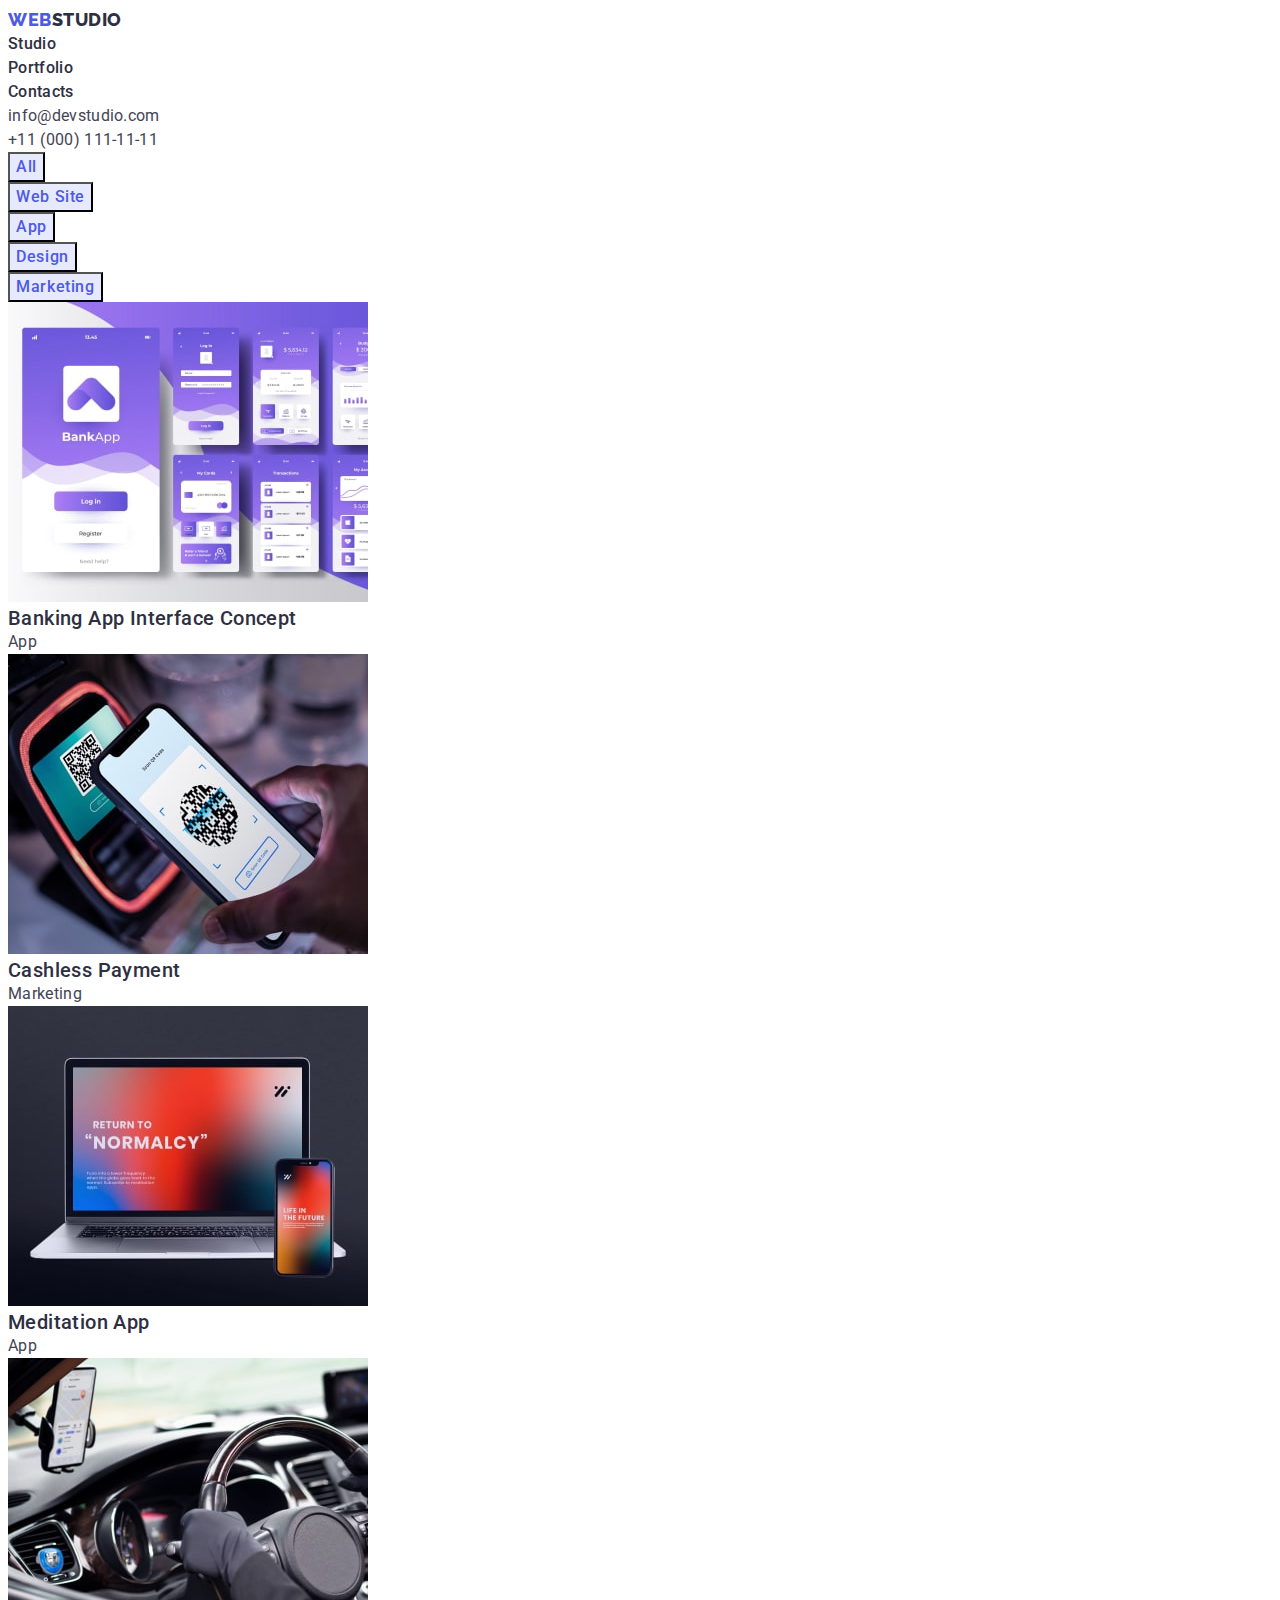
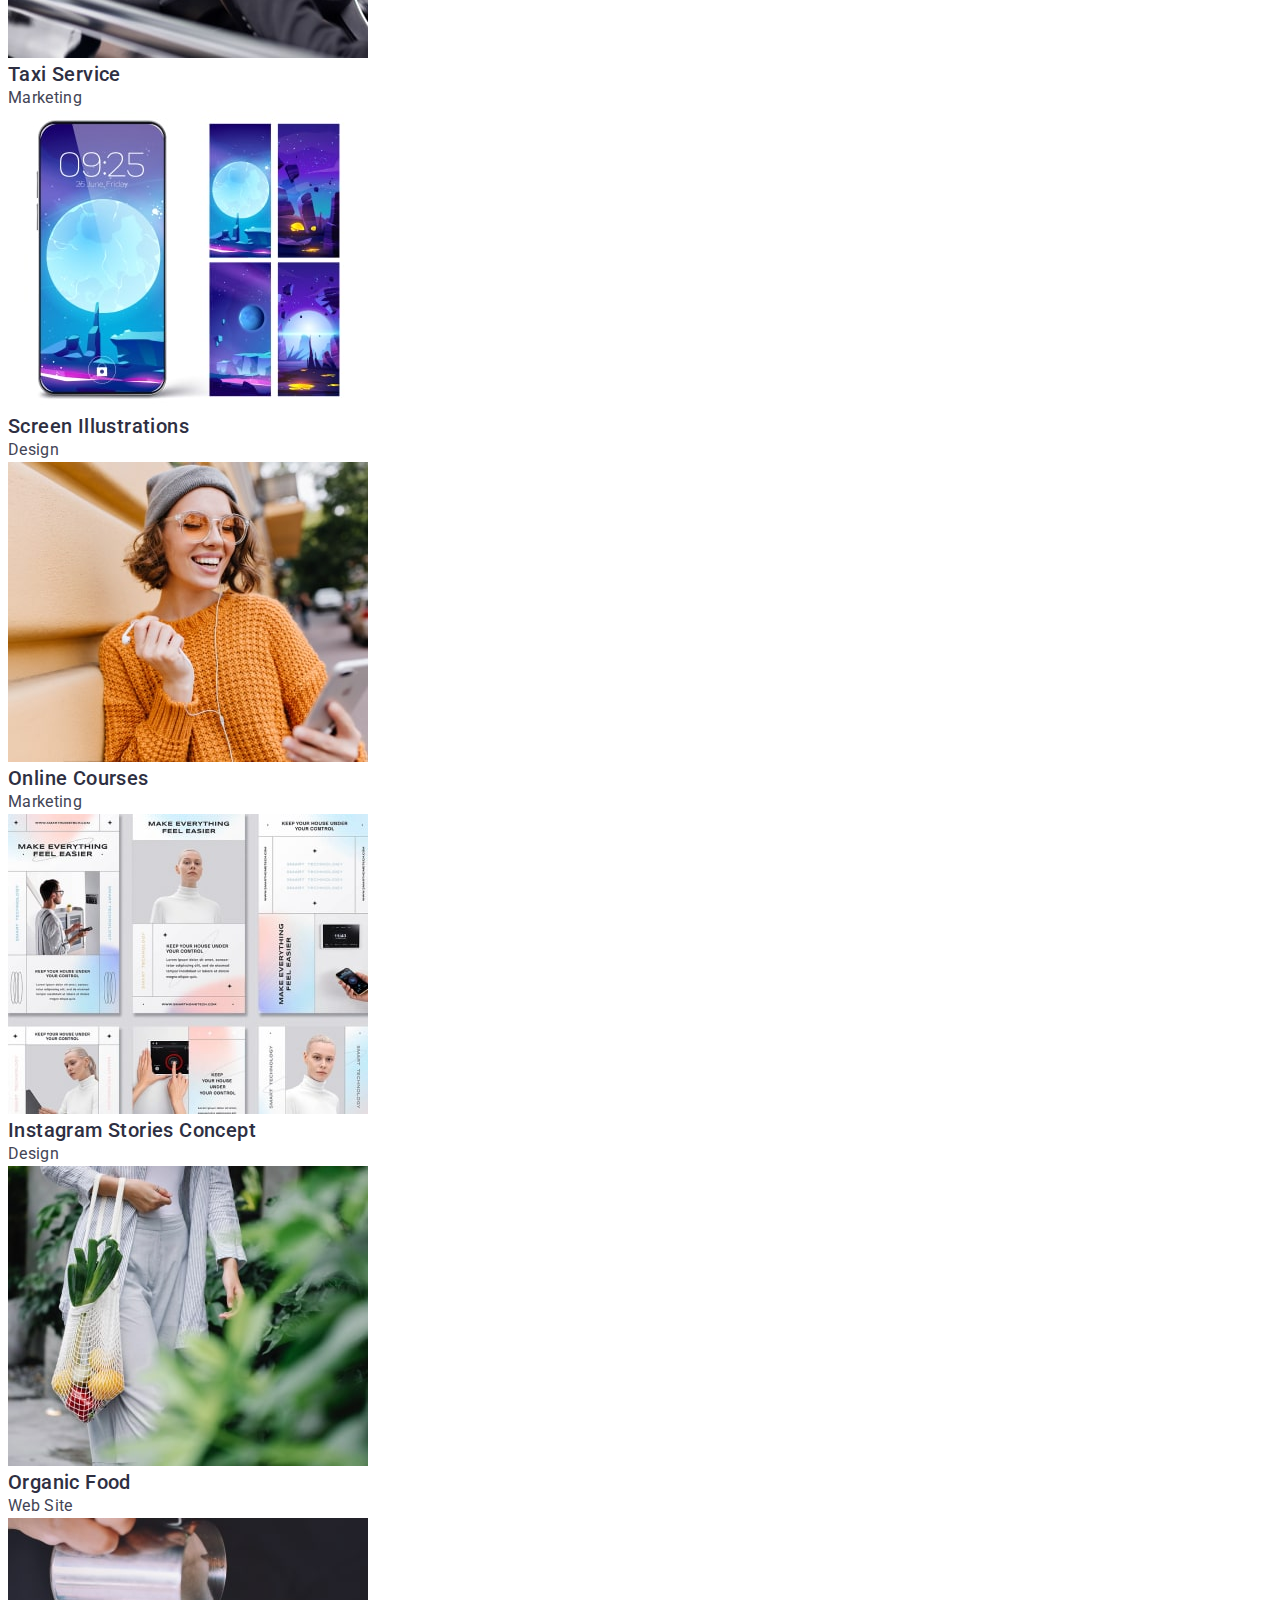
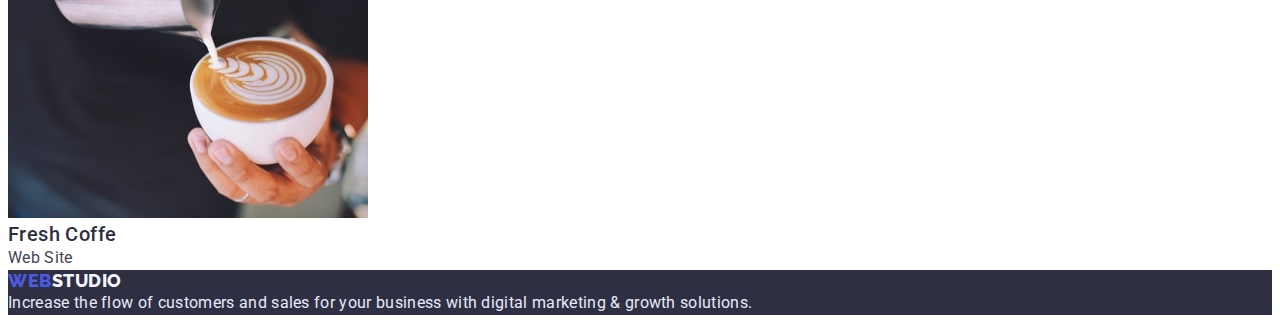
==== portfolio.html @ a90f4d07 "1" ====
<!DOCTYPE html>
<html lang="en">
  <head>
    <meta charset="UTF-8" />
    <meta http-equiv="X-UA-Compatible" content="IE=edge" />
    <meta name="viewport" content="width=device-width, initial-scale=1.0" />
    <title>Document</title>
    <link
      rel="stylesheet"
      href="https://cdnjs.cloudflare.com/ajax/libs/modern-normalize/1.1.0/modern-normalize.min.css"
      integrity="sha512-wpPYUAdjBVSE4KJnH1VR1HeZfpl1ub8YT/NKx4PuQ5NmX2tKuGu6U/JRp5y+Y8XG2tV+wKQpNHVUX03MfMFn9Q=="
      crossorigin="anonymous"
      referrerpolicy="no-referrer"
    />
    <link rel="stylesheet" href="./css/styles.css" />
    <link
      href="https://fonts.googleapis.com/css2?family=Raleway:wght@800&family=Roboto:wght@400;500;700;900&display=swap"
      rel="stylesheet"
    />
  </head>
  <body>
    <header>
      <nav>
        <a class="web-header link" href="./index.html"
          ><span class="accent">WEB</span>STUDIO</a
        >
        <ul>
          <li class="list"><a class="header-item link" href="">Studio</a></li>
          <li class="list">
            <a class="header-item link" href="./portfolio.html">Portfolio</a>
          </li>
          <li class="list"><a class="header-item link" href="">Contacts</a></li>
        </ul>
      </nav>
      <address>
        <ul>
          <li class="list">
            <a class="mail link" href="mailto:info@devstudio.com"
              >info@devstudio.com</a
            >
          </li>
          <li class="list">
            <a class="tel link" href="tel:+110001111111">+11 (000) 111-11-11</a>
          </li>
        </ul>
      </address>
    </header>
    <main>
      <section>
        <h1 class="visually-hidden">buttons</h1>
        <ul>
          <li class="list">
            <button class="button-portfolio" type="button">All</button>
          </li>
          <li class="list">
            <button class="button-portfolio" type="button">Web Site</button>
          </li>
          <li class="list">
            <button class="button-portfolio" type="button">App</button>
          </li>
          <li class="list">
            <button class="button-portfolio" type="button">Design</button>
          </li>
          <li class="list">
            <button class="button-portfolio" type="button">Marketing</button>
          </li>
        </ul>
        <h2 class="visually-hidden">Project card</h2>
        <ul class="list">
          <li>
            <img src="./images/bank.jpg" alt="bank" width="360" height="300" />

            <h3 class="suptitle">Banking App Interface Concept</h3>
            <p class="subtitle">App</p>
          </li>
          <li>
            <a href="">
              <img src="./images/cash.jpg" alt="cash" width="360" height="300"
            /></a>

            <h3 class="suptitle">Cashless Payment</h3>
            <p class="subtitle">Marketing</p>
          </li>
          <li>
            <a href=""
              ><img src="./images/medi.jpg" alt="medi" width="360" height="300"
            /></a>
            <h3 class="suptitle">Meditation App</h3>
            <p class="subtitle">App</p>
          </li>
          <li>
            <a href="">
              <img src="./images/taxi.jpg" alt="taxi" width="360" height="300"
            /></a>

            <h3 class="suptitle">Taxi Service</h3>
            <p class="subtitle">Marketing</p>
          </li>
          <li>
            <a href="">
              <img
                src="./images/screen.jpg"
                alt="screen"
                width="360"
                height="300"
            /></a>

            <h3 class="suptitle">Screen Illustrations</h3>
            <p class="subtitle">Design</p>
          </li>
          <li>
            <a href="">
              <img
                src="./images/courses.jpg"
                alt="courses"
                width="360"
                height="300"
            /></a>

            <h3 class="suptitle">Online Courses</h3>
            <p class="subtitle">Marketing</p>
          </li>
          <li>
            <a href="">
              <img
                src="./images/insta.jpg"
                alt="insta"
                width="360"
                height="300"
            /></a>

            <h3 class="suptitle">Instagram Stories Concept</h3>
            <p class="subtitle">Design</p>
          </li>
          <li>
            <a href="">
              <img src="./images/food.jpg" alt="food" width="360" height="300"
            /></a>

            <h3 class="suptitle">Organic Food</h3>
            <p class="subtitle">Web Site</p>
          </li>
          <li>
            <a href="">
              <img
                src="./images/coffee.jpg"
                alt="coffee"
                width="360"
                height="300"
            /></a>
            <h3 class="suptitle">Fresh Coffe</h3>
            <p class="subtitle">Web Site</p>
          </li>
        </ul>
      </section>
    </main>
    <footer class="footer">
      <a class="web-footer link" href="./index.html"
        ><span class="accent">WEB</span>STUDIO</a
      >
      <p class="footer-text">
        Increase the flow of customers and sales for your business with digital
        marketing & growth solutions.
      </p>
    </footer>
  </body>
</html>
---- css/styles.css ----
.title {
  font-family: Raleway, sans-serif;
}
:root {
  --body-text-color: #2e2f42;
  --background-color: #2e2f42;
  --link-color: #404bbf;
  --subtitle-color: #434455;
}
body {
  font-family: "Roboto", sans-serif;
  color: var(--body-text-color);
}
h1, h2, h3, h4, h5 ,h6, p {
margin: 0;
}
ul{
  margin: 0;
  padding-left: 0;

}
.list {
  list-style: none;
}
.link {
  text-decoration: none;
}
.link:hover,
.link:focus {
  color: var(--link-color);
}
.accent {
  color: #4d5ae5;
}
.visually-hidden {
  position: absolute;
  width: 1px;
  height: 1px;
  margin: -1px;
  border: 0;
  padding: 0;

  white-space: nowrap;
  clip-path: inset(100%);
  clip: rect(0 0 0 0);
  overflow: hidden;
}
.suptitle {
  font-family: "Roboto", sans-serif;
  font-weight: 500;
  font-size: 20px;
  line-height: 1.2;
  letter-spacing: 0.02em;
}

.subtitle {
  font-family: "Roboto", sans-serif;
  font-size: 16px;
  line-height: 1.5;
  letter-spacing: 0.02em;
  color: var(--subtitle-color);
}

/*============================Header============================*/
.hero {
  background-color: var(--background-color);
  text-align: center;
}
.hero-text {
  font-weight: 700;
  font-size: 56px;
  line-height: 1.07;
  text-align: center;
  letter-spacing: 0.02em;
  color: #ffffff;
}
.web-header {
  font-family: "Raleway", sans-serif;
  font-style: normal;
  font-weight: 800;
  font-size: 18px;
  line-height: 1.33;
  display: flex;
  align-items: center;
  letter-spacing: 0.03em;
  text-transform: uppercase;
  color: #2e2f42;
}

.header-item {
  font-weight: 500;
  font-size: 16px;
  line-height: 1.5;
  letter-spacing: 0.02em;
  color: var(--body-text-color);
}
.header-item:hover,
.header-item:focus {
  color: var(--link-color);
}

.tel {
  font-style: normal;
  font-size: 16px;
  line-height: 1.5;
  letter-spacing: 0.02em;
  color: #434455;
}
.mail {
  font-style: normal;
  font-size: 16px;
  line-height: 1.5;
  letter-spacing: 0.02em;
  color: #434455;
}
.tel:hover,
.tel:focus {
  color: var(--link-color);
}
.mail:hover,
.mail:focus {
  color: var(--link-color);
}
/*============================Sections============================*/
.section{

}
.our-team {
  background-color: #f4f4fd;
}

.section-text {
  font-weight: 700;
  font-size: 36px;
  line-height: 1, 11;
  text-align: center;
  letter-spacing: 0.02em;
  text-transform: capitalize;
}

/*============================Buttons============================*/
.button-index {
  font-family: inherit;
  font-size: 16px;
  font-weight: 500;
  line-height: 1.5;
  display: flex;
  letter-spacing: 0.04em;
  color: #ffffff;
  background-color: #4d5ae5;
  cursor: pointer;
  display: block
}
.button-index:hover,
.button-index:focus {
  color: #e7e9fc;
  background-color: #404bbf;
}
.button-portfolio {
  font-family: inherit;
  font-size: 16px;
  font-weight: 500;
  line-height: 1.5;
  letter-spacing: 0.04em;
  text-align: center;
  color: #4d5ae5;
  background-color: #e7e9fc;
  cursor: pointer;
}
.button-portfolio:hover {
  color: #e7e9fc;
  background-color: #4d5ae5;
}
.button-portfolio:focus {
  color: #e7e9fc;
  background-color: #404bbf;
}
/*============================Footer============================*/
.footer {
  background-color: var(--background-color);
}
.web-footer {
  font-family: Raleway, sans-serif;
  font-style: normal;
  font-weight: 800;
  font-size: 18px;
  line-height: 1.17;
  display: flex;
  align-items: center;
  letter-spacing: 0.03em;
  text-transform: uppercase;
  color: #f4f4fd;
}
.footer-text {
  
  font-size: 16px;
  line-height: 1.5;
  letter-spacing: 0.02em;
  color: #e7e9fc;
}
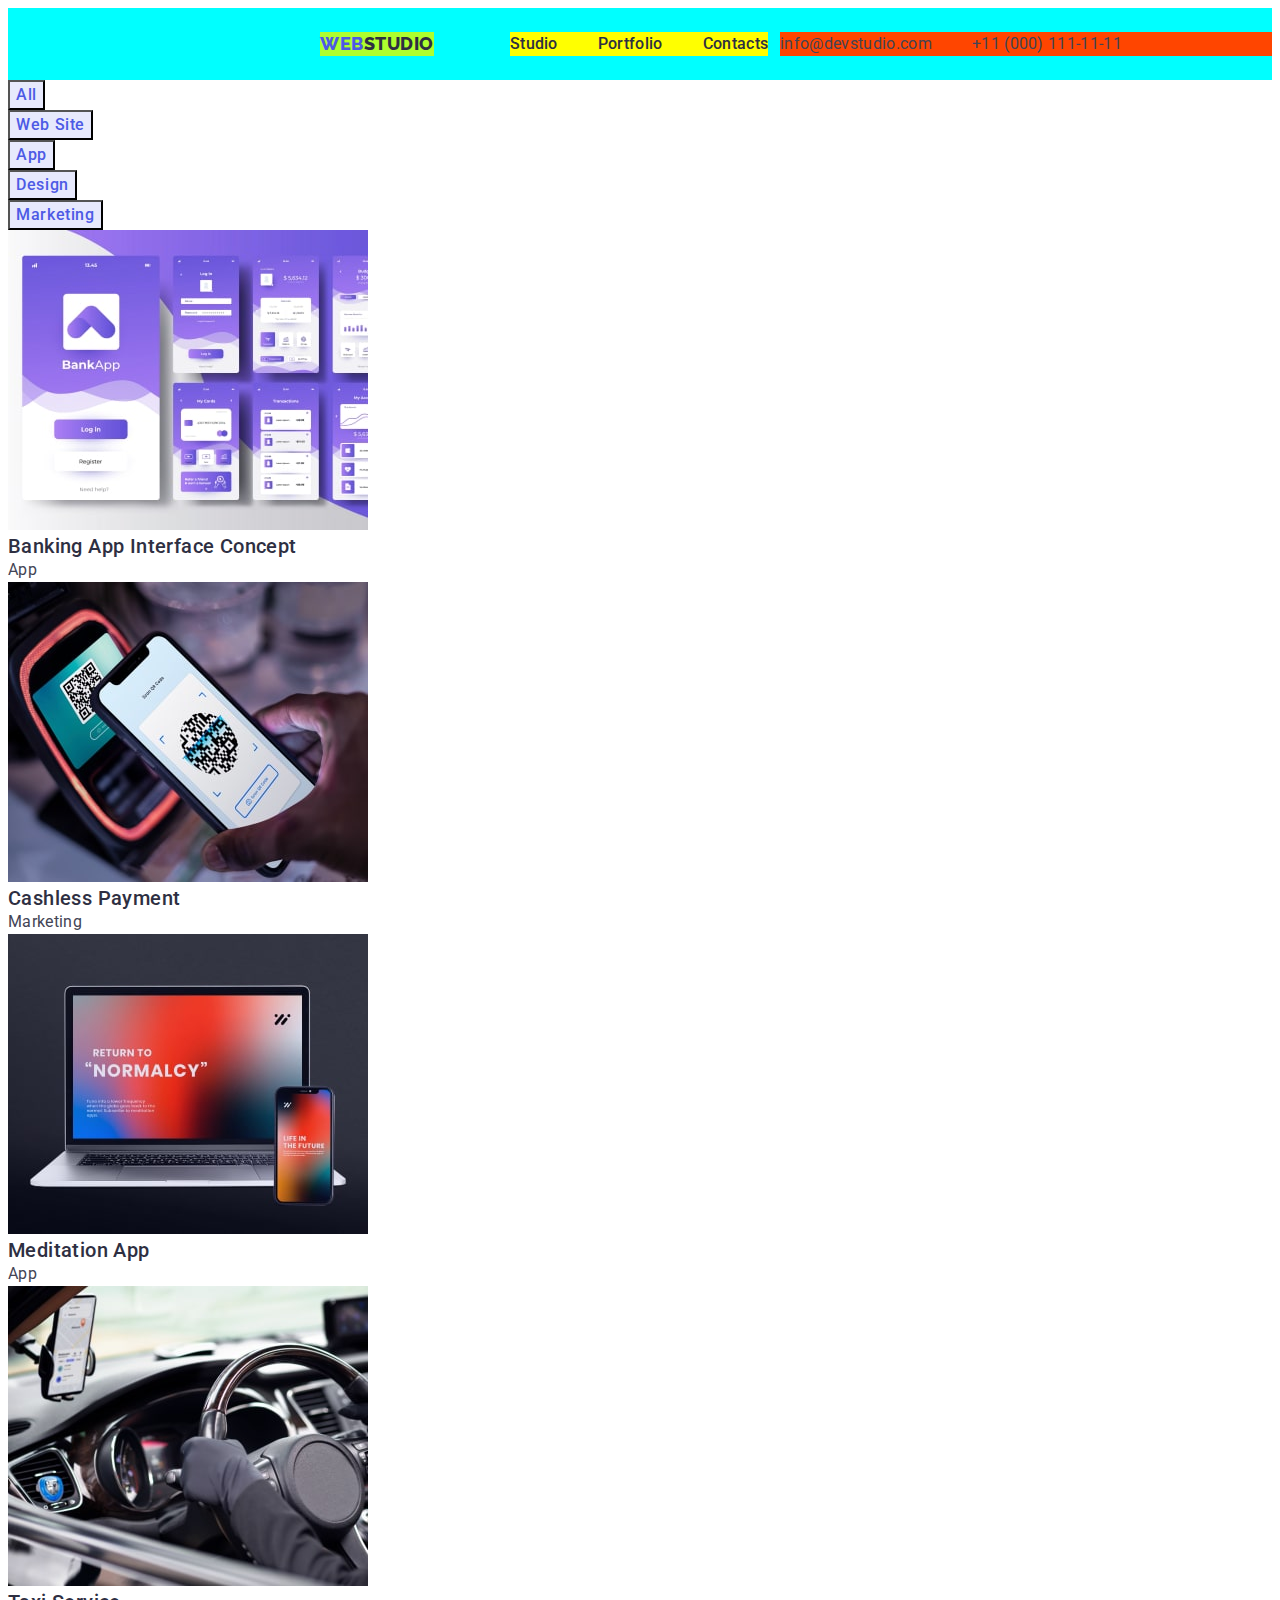
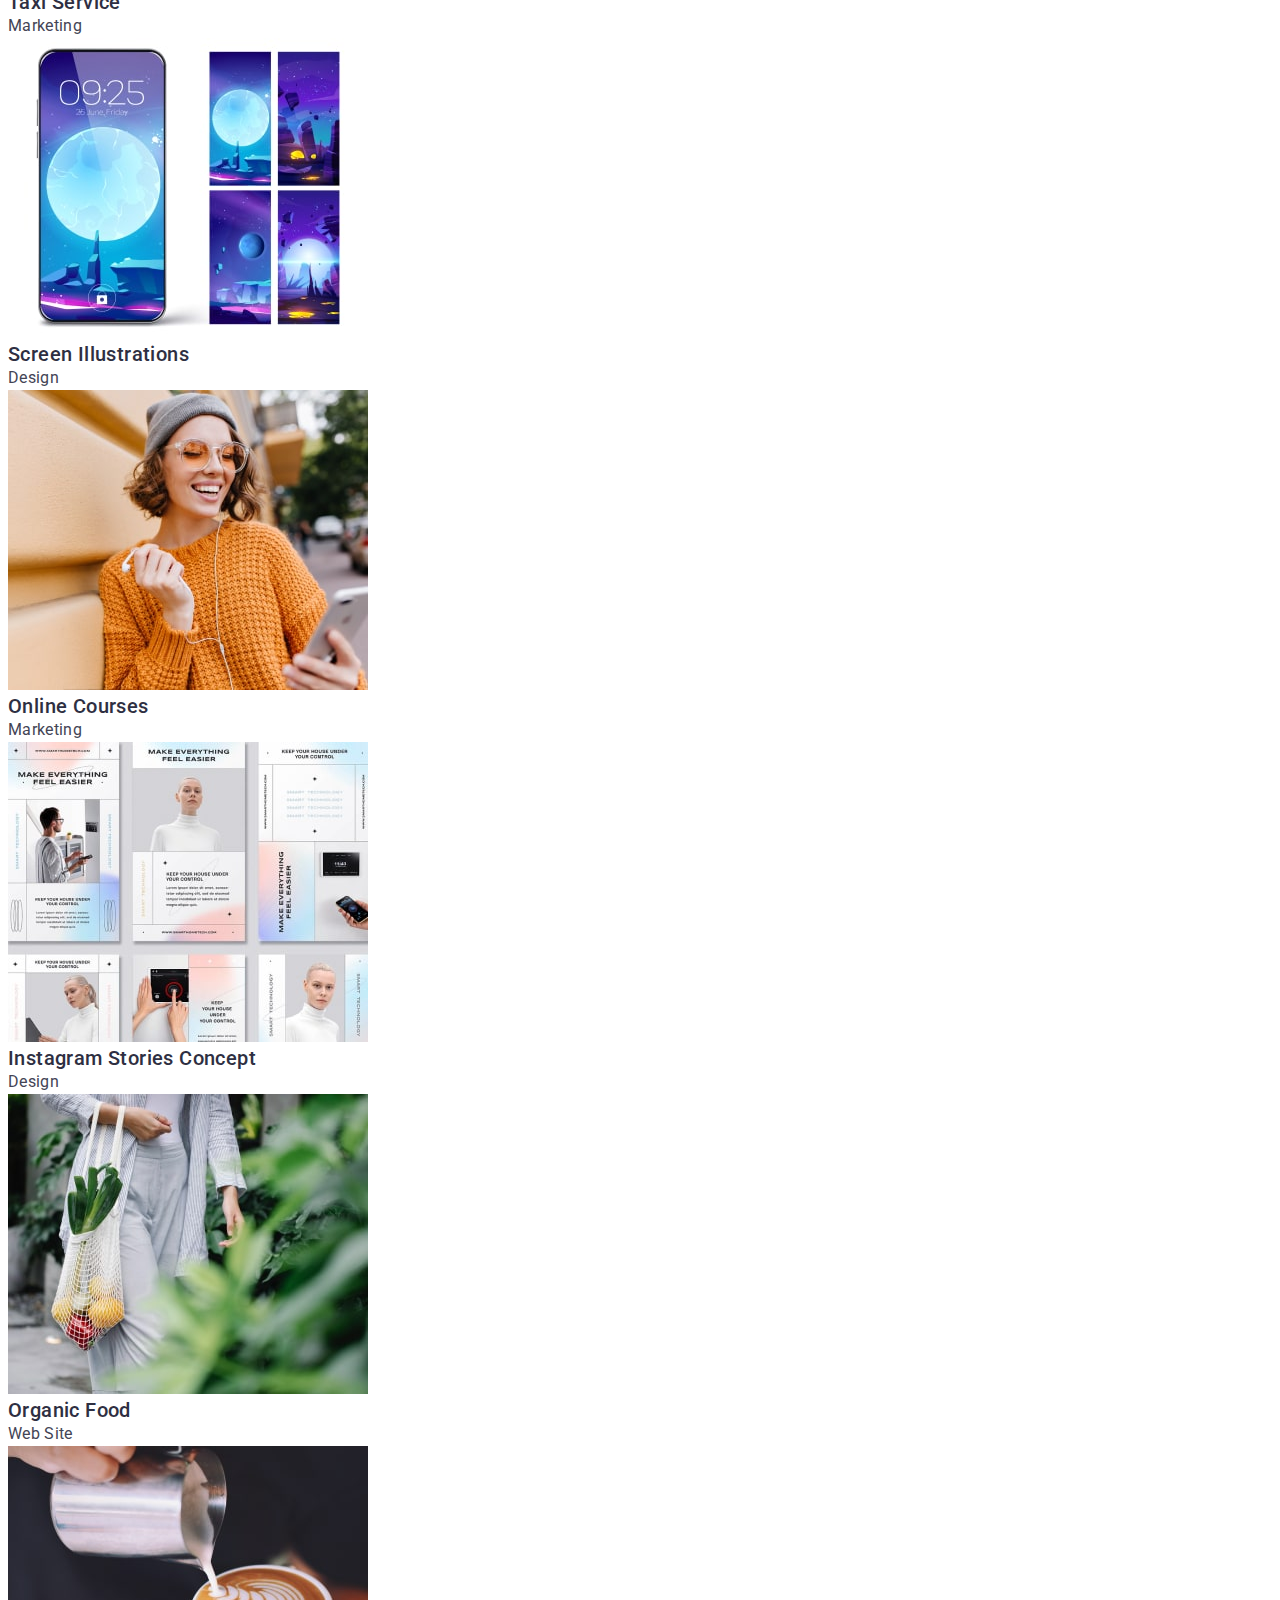
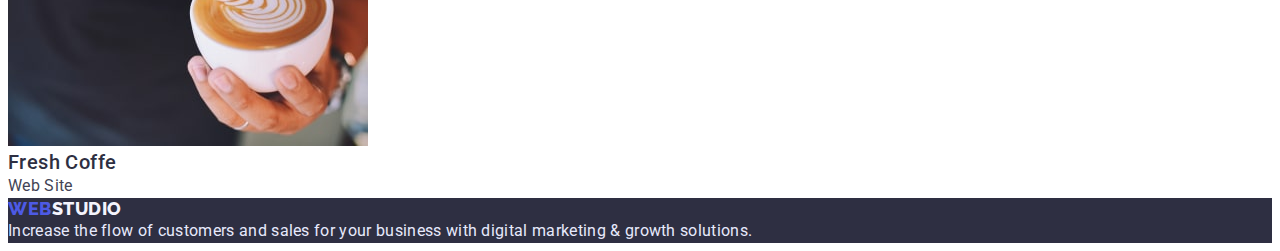
==== commit 260b42dc: "2" ====
--- a/portfolio.html
+++ b/portfolio.html
@@ -19,12 +19,12 @@
     />
   </head>
   <body>
-    <header>
-      <nav>
+    <header class="header">
+      <nav class="nav">
         <a class="web-header link" href="./index.html"
           ><span class="accent">WEB</span>STUDIO</a
         >
-        <ul>
+        <ul class="site-nav">
           <li class="list"><a class="header-item link" href="">Studio</a></li>
           <li class="list">
             <a class="header-item link" href="./portfolio.html">Portfolio</a>
@@ -32,8 +32,8 @@
           <li class="list"><a class="header-item link" href="">Contacts</a></li>
         </ul>
       </nav>
-      <address>
-        <ul>
+      <address >
+        <ul class="address">
           <li class="list">
             <a class="mail link" href="mailto:info@devstudio.com"
               >info@devstudio.com</a
--- a/css/styles.css
+++ b/css/styles.css
@@ -62,29 +62,61 @@
 }
 
 /*============================Header============================*/
+.header{
+  display: flex;
+  background-color: aqua;
+  justify-content: space-between;
+}
 .hero {
   background-color: var(--background-color);
   text-align: center;
+  justify-content:center
 }
 .hero-text {
   font-weight: 700;
   font-size: 56px;
   line-height: 1.07;
-  text-align: center;
   letter-spacing: 0.02em;
   color: #ffffff;
 }
+.nav{
+  display: flex;
+  margin-left: 156px ;
+}
+.site-nav {
+display: block;
+display: flex;
+background-color: yellow;
+margin-left: 76px;
+margin-top: 24px;
+margin-bottom: 24px;
+}
+
+.site-nav .list:not(:last-child)
+{
+  margin-right: 40px;
+}
+.address{
+  display: flex;
+  background-color:orangered;
+  margin-top: 24px;
+  margin-bottom: 24px;
+}
+
 .web-header {
+  margin-left: 156px;
   font-family: "Raleway", sans-serif;
   font-style: normal;
   font-weight: 800;
   font-size: 18px;
   line-height: 1.33;
-  display: flex;
   align-items: center;
   letter-spacing: 0.03em;
   text-transform: uppercase;
   color: #2e2f42;
+  background-color:greenyellow;
+  margin-top: 24px;
+  margin-bottom: 24px;
 }
 
 .header-item {
@@ -100,6 +132,7 @@
 }
 
 .tel {
+  margin-right: 150px;
   font-style: normal;
   font-size: 16px;
   line-height: 1.5;
@@ -107,6 +140,7 @@
   color: #434455;
 }
 .mail {
+  margin-right: 40px;
   font-style: normal;
   font-size: 16px;
   line-height: 1.5;
@@ -137,6 +171,12 @@
   letter-spacing: 0.02em;
   text-transform: capitalize;
 }
+.features{
+  background-color: yellow;
+}
+.doings{
+  background-color: coral;
+}
 
 /*============================Buttons============================*/
 .button-index {
@@ -144,12 +184,13 @@
   font-size: 16px;
   font-weight: 500;
   line-height: 1.5;
-  display: flex;
   letter-spacing: 0.04em;
   color: #ffffff;
   background-color: #4d5ae5;
   cursor: pointer;
-  display: block
+  border-radius: 4px;
+  margin-top: 48px;
+  margin-bottom: 188px;
 }
 .button-index:hover,
 .button-index:focus {
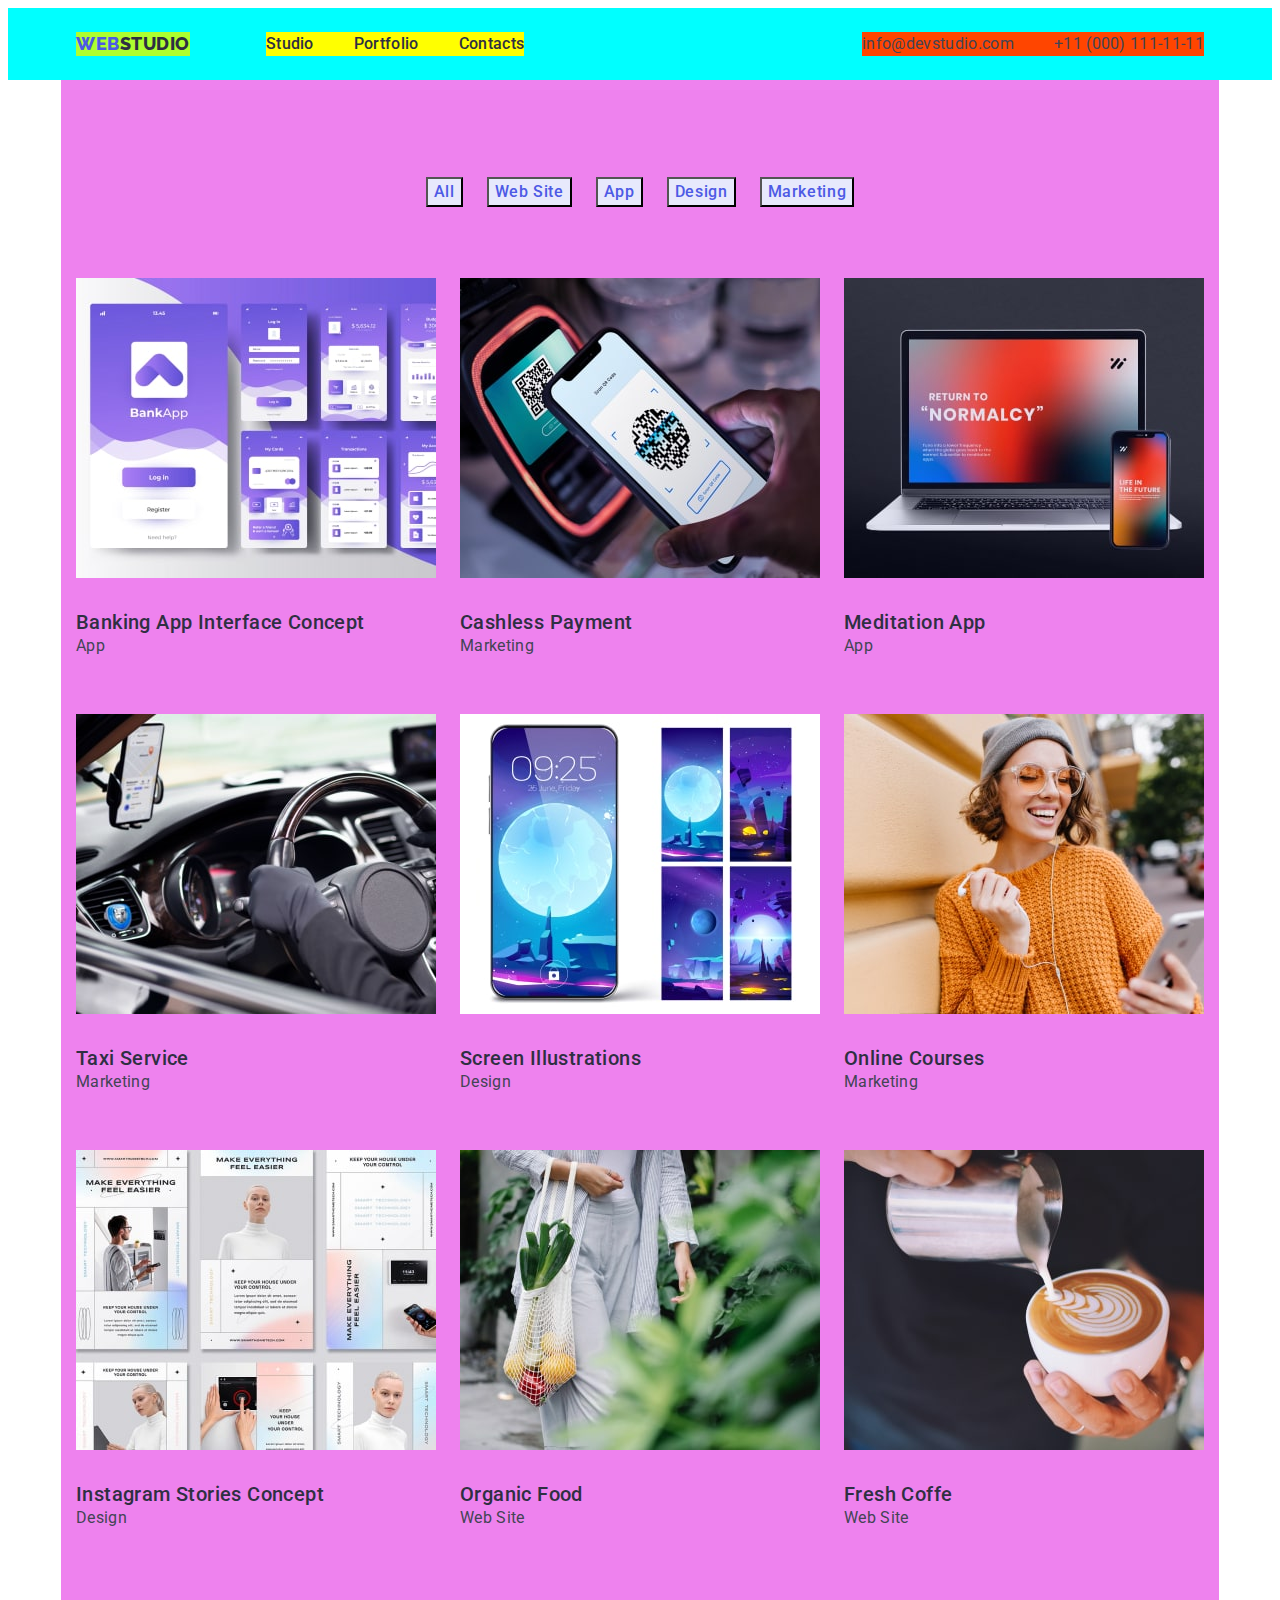
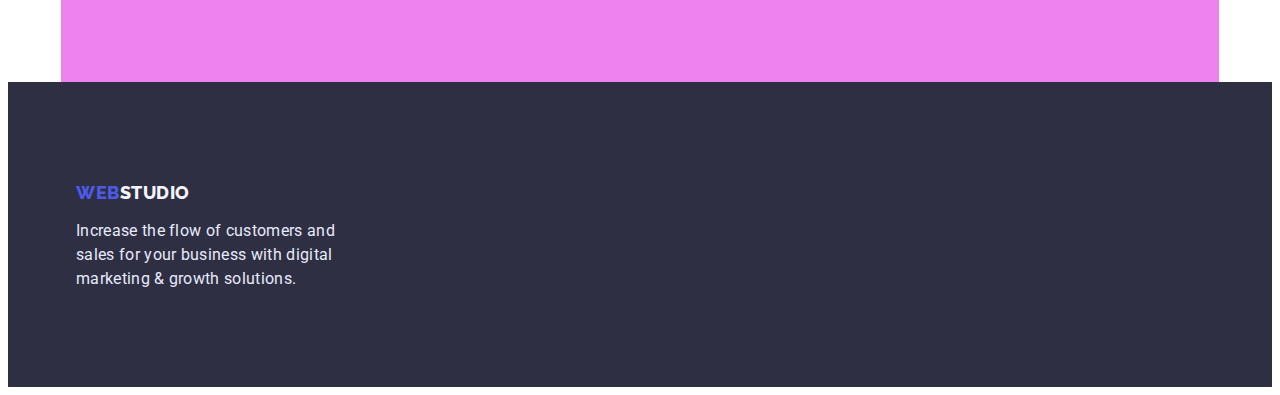
==== commit f3211ac7: "6" ====
--- a/portfolio.html
+++ b/portfolio.html
@@ -20,35 +20,41 @@
   </head>
   <body>
     <header class="header">
-      <nav class="nav">
-        <a class="web-header link" href="./index.html"
-          ><span class="accent">WEB</span>STUDIO</a
-        >
-        <ul class="site-nav">
-          <li class="list"><a class="header-item link" href="">Studio</a></li>
-          <li class="list">
-            <a class="header-item link" href="./portfolio.html">Portfolio</a>
-          </li>
-          <li class="list"><a class="header-item link" href="">Contacts</a></li>
-        </ul>
-      </nav>
-      <address >
-        <ul class="address">
-          <li class="list">
-            <a class="mail link" href="mailto:info@devstudio.com"
-              >info@devstudio.com</a
-            >
-          </li>
-          <li class="list">
-            <a class="tel link" href="tel:+110001111111">+11 (000) 111-11-11</a>
-          </li>
-        </ul>
-      </address>
+      <div class="container header-container">
+        <nav class="nav">
+          <a class="web-header link" href="./index.html"
+            ><span class="accent">WEB</span>STUDIO</a
+          >
+          <ul class="site-nav">
+            <li class="list"><a class="header-item link" href="">Studio</a></li>
+            <li class="list">
+              <a class="header-item link" href="./portfolio.html">Portfolio</a>
+            </li>
+            <li class="list">
+              <a class="header-item link" href="">Contacts</a>
+            </li>
+          </ul>
+        </nav>
+        <address>
+          <ul class="address">
+            <li class="list">
+              <a class="mail link" href="mailto:info@devstudio.com"
+                >info@devstudio.com</a
+              >
+            </li>
+            <li class="list">
+              <a class="tel link" href="tel:+110001111111"
+                >+11 (000) 111-11-11</a
+              >
+            </li>
+          </ul>
+        </address>
+      </div>
     </header>
     <main>
-      <section>
+      <section class="main-section-portfolio container">
         <h1 class="visually-hidden">buttons</h1>
-        <ul>
+        <ul class="buttons">
           <li class="list">
             <button class="button-portfolio" type="button">All</button>
           </li>
@@ -66,35 +72,47 @@
           </li>
         </ul>
         <h2 class="visually-hidden">Project card</h2>
-        <ul class="list">
+        <ul class="project-card list">
           <li>
-            <img src="./images/bank.jpg" alt="bank" width="360" height="300" />
-
-            <h3 class="suptitle">Banking App Interface Concept</h3>
-            <p class="subtitle">App</p>
+            <a href="">
+              <img
+                src="./images/bank.jpg"
+                alt="bank"
+                width="360"
+                height="300"
+              />
+            </a>
+            <div class="project-card-content">
+              <h3 class="suptitle">Banking App Interface Concept</h3>
+              <p class="subtitle">App</p>
+            </div>
           </li>
           <li>
             <a href="">
               <img src="./images/cash.jpg" alt="cash" width="360" height="300"
             /></a>
-
-            <h3 class="suptitle">Cashless Payment</h3>
-            <p class="subtitle">Marketing</p>
+            <div class="project-card-content">
+              <h3 class="suptitle">Cashless Payment</h3>
+              <p class="subtitle">Marketing</p>
+            </div>
           </li>
           <li>
             <a href=""
               ><img src="./images/medi.jpg" alt="medi" width="360" height="300"
             /></a>
-            <h3 class="suptitle">Meditation App</h3>
-            <p class="subtitle">App</p>
+            <div class="project-card-content">
+              <h3 class="suptitle">Meditation App</h3>
+              <p class="subtitle">App</p>
+            </div>
           </li>
           <li>
             <a href="">
               <img src="./images/taxi.jpg" alt="taxi" width="360" height="300"
             /></a>
-
-            <h3 class="suptitle">Taxi Service</h3>
-            <p class="subtitle">Marketing</p>
+            <div class="project-card-content">
+              <h3 class="suptitle">Taxi Service</h3>
+              <p class="subtitle">Marketing</p>
+            </div>
           </li>
           <li>
             <a href="">
@@ -104,9 +122,10 @@
                 width="360"
                 height="300"
             /></a>
-
-            <h3 class="suptitle">Screen Illustrations</h3>
-            <p class="subtitle">Design</p>
+            <div class="project-card-content">
+              <h3 class="suptitle">Screen Illustrations</h3>
+              <p class="subtitle">Design</p>
+            </div>
           </li>
           <li>
             <a href="">
@@ -116,9 +135,10 @@
                 width="360"
                 height="300"
             /></a>
-
-            <h3 class="suptitle">Online Courses</h3>
-            <p class="subtitle">Marketing</p>
+            <div class="project-card-content">
+              <h3 class="suptitle">Online Courses</h3>
+              <p class="subtitle">Marketing</p>
+            </div>
           </li>
           <li>
             <a href="">
@@ -128,17 +148,19 @@
                 width="360"
                 height="300"
             /></a>
-
-            <h3 class="suptitle">Instagram Stories Concept</h3>
-            <p class="subtitle">Design</p>
+            <div class="project-card-content">
+              <h3 class="suptitle">Instagram Stories Concept</h3>
+              <p class="subtitle">Design</p>
+            </div>
           </li>
           <li>
             <a href="">
               <img src="./images/food.jpg" alt="food" width="360" height="300"
             /></a>
-
-            <h3 class="suptitle">Organic Food</h3>
-            <p class="subtitle">Web Site</p>
+            <div class="project-card-content">
+              <h3 class="suptitle">Organic Food</h3>
+              <p class="subtitle">Web Site</p>
+            </div>
           </li>
           <li>
             <a href="">
@@ -148,20 +170,24 @@
                 width="360"
                 height="300"
             /></a>
-            <h3 class="suptitle">Fresh Coffe</h3>
-            <p class="subtitle">Web Site</p>
+            <div class="project-card-content">
+              <h3 class="suptitle">Fresh Coffe</h3>
+              <p class="subtitle">Web Site</p>
+            </div>
           </li>
         </ul>
       </section>
     </main>
     <footer class="footer">
-      <a class="web-footer link" href="./index.html"
-        ><span class="accent">WEB</span>STUDIO</a
-      >
-      <p class="footer-text">
-        Increase the flow of customers and sales for your business with digital
-        marketing & growth solutions.
-      </p>
+      <div class="container">
+        <a class="web-footer link" href="./index.html"
+          ><span class="accent">WEB</span>STUDIO</a
+        >
+        <p class="footer-text">
+          Increase the flow of customers and sales for your business with
+          digital marketing & growth solutions.
+        </p>
+      </div>
     </footer>
   </body>
 </html>
--- a/css/styles.css
+++ b/css/styles.css
@@ -7,17 +7,21 @@
   --link-color: #404bbf;
   --subtitle-color: #434455;
 }
+*,
+*::before,
+*::after {
+  box-sizing: border-box;
+}
 body {
   font-family: "Roboto", sans-serif;
   color: var(--body-text-color);
 }
-h1, h2, h3, h4, h5 ,h6, p {
-margin: 0;
-}
-ul{
-  margin: 0;
-  padding-left: 0;
-
+/*============================Utility============================*/
+img {
+  display: block;
+}
+button {
+  cursor: pointer;
 }
 .list {
   list-style: none;
@@ -32,6 +36,29 @@
 .accent {
   color: #4d5ae5;
 }
+
+.container {
+  width: 1158px;
+  margin: 0 auto;
+  padding-left: 15px;
+  padding-right: 15px;
+}
+h1,
+h2,
+h3,
+h4,
+h5,
+p {
+  margin: 0;
+  margin-bottom: 0;
+}
+ul,
+ol {
+  margin-top: 0;
+  margin-bottom: 0;
+  padding-left: 0;
+}
+
 .visually-hidden {
   position: absolute;
   width: 1px;
@@ -39,7 +66,6 @@
   margin: -1px;
   border: 0;
   padding: 0;
-
   white-space: nowrap;
   clip-path: inset(100%);
   clip: rect(0 0 0 0);
@@ -62,49 +88,40 @@
 }
 
 /*============================Header============================*/
-.header{
+.header {
   display: flex;
   background-color: aqua;
+}
+.header-container {
+  display: flex;
+  align-items: center;
   justify-content: space-between;
 }
-.hero {
-  background-color: var(--background-color);
-  text-align: center;
-  justify-content:center
-}
-.hero-text {
-  font-weight: 700;
-  font-size: 56px;
-  line-height: 1.07;
-  letter-spacing: 0.02em;
-  color: #ffffff;
-}
-.nav{
-  display: flex;
-  margin-left: 156px ;
+.nav {
+  display: flex;
 }
 .site-nav {
-display: block;
-display: flex;
-background-color: yellow;
-margin-left: 76px;
-margin-top: 24px;
-margin-bottom: 24px;
-}
-
-.site-nav .list:not(:last-child)
-{
-  margin-right: 40px;
-}
-.address{
-  display: flex;
-  background-color:orangered;
+  display: block;
+  display: flex;
   margin-top: 24px;
   margin-bottom: 24px;
+
+  background-color: yellow;
+}
+
+.site-nav .list:not(:last-child) {
+  margin-right: 40px;
 }
 
 .web-header {
-  margin-left: 156px;
+  margin-top: 24px;
+  margin-bottom: 24px;
+  margin-right: 76px;
+  display: block;
+
+  background-color: greenyellow;
+  color: #2e2f42;
+
   font-family: "Raleway", sans-serif;
   font-style: normal;
   font-weight: 800;
@@ -113,10 +130,6 @@
   align-items: center;
   letter-spacing: 0.03em;
   text-transform: uppercase;
-  color: #2e2f42;
-  background-color:greenyellow;
-  margin-top: 24px;
-  margin-bottom: 24px;
 }
 
 .header-item {
@@ -130,22 +143,28 @@
 .header-item:focus {
   color: var(--link-color);
 }
-
+.address {
+  display: flex;
+  background-color: orangered;
+  margin-top: 24px;
+  margin-bottom: 24px;
+}
 .tel {
-  margin-right: 150px;
+  margin-left: 40px;
+
+  color: #434455;
   font-style: normal;
   font-size: 16px;
   line-height: 1.5;
   letter-spacing: 0.02em;
+}
+.mail {
   color: #434455;
-}
-.mail {
-  margin-right: 40px;
+
   font-style: normal;
   font-size: 16px;
   line-height: 1.5;
   letter-spacing: 0.02em;
-  color: #434455;
 }
 .tel:hover,
 .tel:focus {
@@ -156,11 +175,26 @@
   color: var(--link-color);
 }
 /*============================Sections============================*/
-.section{
-
-}
-.our-team {
-  background-color: #f4f4fd;
+.hero {
+  background-color: var(--background-color);
+  text-align: center;
+  padding-top: 188px;
+  /* justify-content: center; */
+  /* align-items: center; */
+}
+.hero-text {
+  margin-left: auto;
+  margin-right: auto;
+  width: 496px;
+
+  color: #ffffff;
+  background-color: teal;
+
+  text-align: center;
+  font-weight: 700;
+  font-size: 56px;
+  line-height: 1.07;
+  letter-spacing: 0.02em;
 }
 
 .section-text {
@@ -171,26 +205,96 @@
   letter-spacing: 0.02em;
   text-transform: capitalize;
 }
-.features{
+.feature {
   background-color: yellow;
-}
-.doings{
+  margin-top: 126px;
+}
+.feature-list {
+  display: flex;
+  gap: 24px;
+}
+.feature-list .item {
+  width: calc((100% - 72px) / 4);
+  background-color: aqua;
+}
+/* .feature-list .item:not(:last-child) {margin-right: 24px;} */
+.doings {
   background-color: coral;
+  margin-top: 114px;
+}
+.doings-list {
+  display: flex;
+  gap: 24px;
+  margin-top: 72px;
+}
+.doings-list .item {
+  width: calc((100% - 48px) / 3);
+  /* margin-right: 24px; */
+}
+
+.our-team {
+  background-color: #f4f4fd;
+  margin-top: 120px;
+  padding-top: 120px;
+}
+.our-team-list {
+  display: flex;
+  gap: 24px;
+  margin-top: 72px;
+}
+.our-team-list .item {
+  width: calc((100% - 72px) / 4);
+  margin-bottom: 120px;
+  text-align: center;
+}
+.our-team-content {
+  padding-top: 32px;
+  padding-bottom: 32px;
+  background-color: #fff;
+}
+/* .our-team-list .item:nth-child(4n) {margin-right: 0;} */
+/* .team-text-suptitle {
+  padding-top: 32px;
+  padding-bottom: 4px;
+  background-color: white;
+} */
+/* .team-text-subtitle {
+  padding-top: 4px;
+  padding-bottom: 32px;
+  background-color: white;
+} */
+.main-section-portfolio {
+  background-color: violet;
+  padding-bottom: 120px;
+}
+.project-card {
+  display: flex;
+  flex-wrap: wrap;
+  gap: 24px;
+  width: ((100% - 48px) / 3);
+  padding-top: 48px;
+}
+
+.project-card-content {
+  padding-top: 32px;
+  padding-bottom: 32px;
 }
 
 /*============================Buttons============================*/
 .button-index {
-  font-family: inherit;
-  font-size: 16px;
-  font-weight: 500;
-  line-height: 1.5;
-  letter-spacing: 0.04em;
-  color: #ffffff;
-  background-color: #4d5ae5;
   cursor: pointer;
   border-radius: 4px;
   margin-top: 48px;
   margin-bottom: 188px;
+
+  color: #ffffff;
+  background-color: #4d5ae5;
+
+  font-family: inherit;
+  font-size: 16px;
+  font-weight: 500;
+  line-height: 1.5;
+  letter-spacing: 0.04em;
 }
 .button-index:hover,
 .button-index:focus {
@@ -198,15 +302,17 @@
   background-color: #404bbf;
 }
 .button-portfolio {
-  font-family: inherit;
-  font-size: 16px;
-  font-weight: 500;
-  line-height: 1.5;
-  letter-spacing: 0.04em;
-  text-align: center;
+  cursor: pointer;
+
   color: #4d5ae5;
   background-color: #e7e9fc;
-  cursor: pointer;
+
+  font-family: inherit;
+  font-size: 16px;
+  font-weight: 500;
+  line-height: 1.5;
+  letter-spacing: 0.04em;
+  text-align: center;
 }
 .button-portfolio:hover {
   color: #e7e9fc;
@@ -216,11 +322,22 @@
   color: #e7e9fc;
   background-color: #404bbf;
 }
+.buttons {
+  display: flex;
+  justify-content: center;
+  gap: 24px;
+  padding-top: 97px;
+  padding-bottom: 23px;
+}
 /*============================Footer============================*/
 .footer {
   background-color: var(--background-color);
+  /* margin-top: 120px; */
 }
 .web-footer {
+  padding-top: 100px;
+  color: #f4f4fd;
+
   font-family: Raleway, sans-serif;
   font-style: normal;
   font-weight: 800;
@@ -230,12 +347,15 @@
   align-items: center;
   letter-spacing: 0.03em;
   text-transform: uppercase;
-  color: #f4f4fd;
 }
 .footer-text {
-  
-  font-size: 16px;
-  line-height: 1.5;
-  letter-spacing: 0.02em;
+  flex-wrap: wrap;
+  width: 264px;
+  margin-top: 16px;
+  padding-bottom: 96px;
   color: #e7e9fc;
-}
+
+  font-size: 16px;
+  line-height: 1.5;
+  letter-spacing: 0.02em;
+}
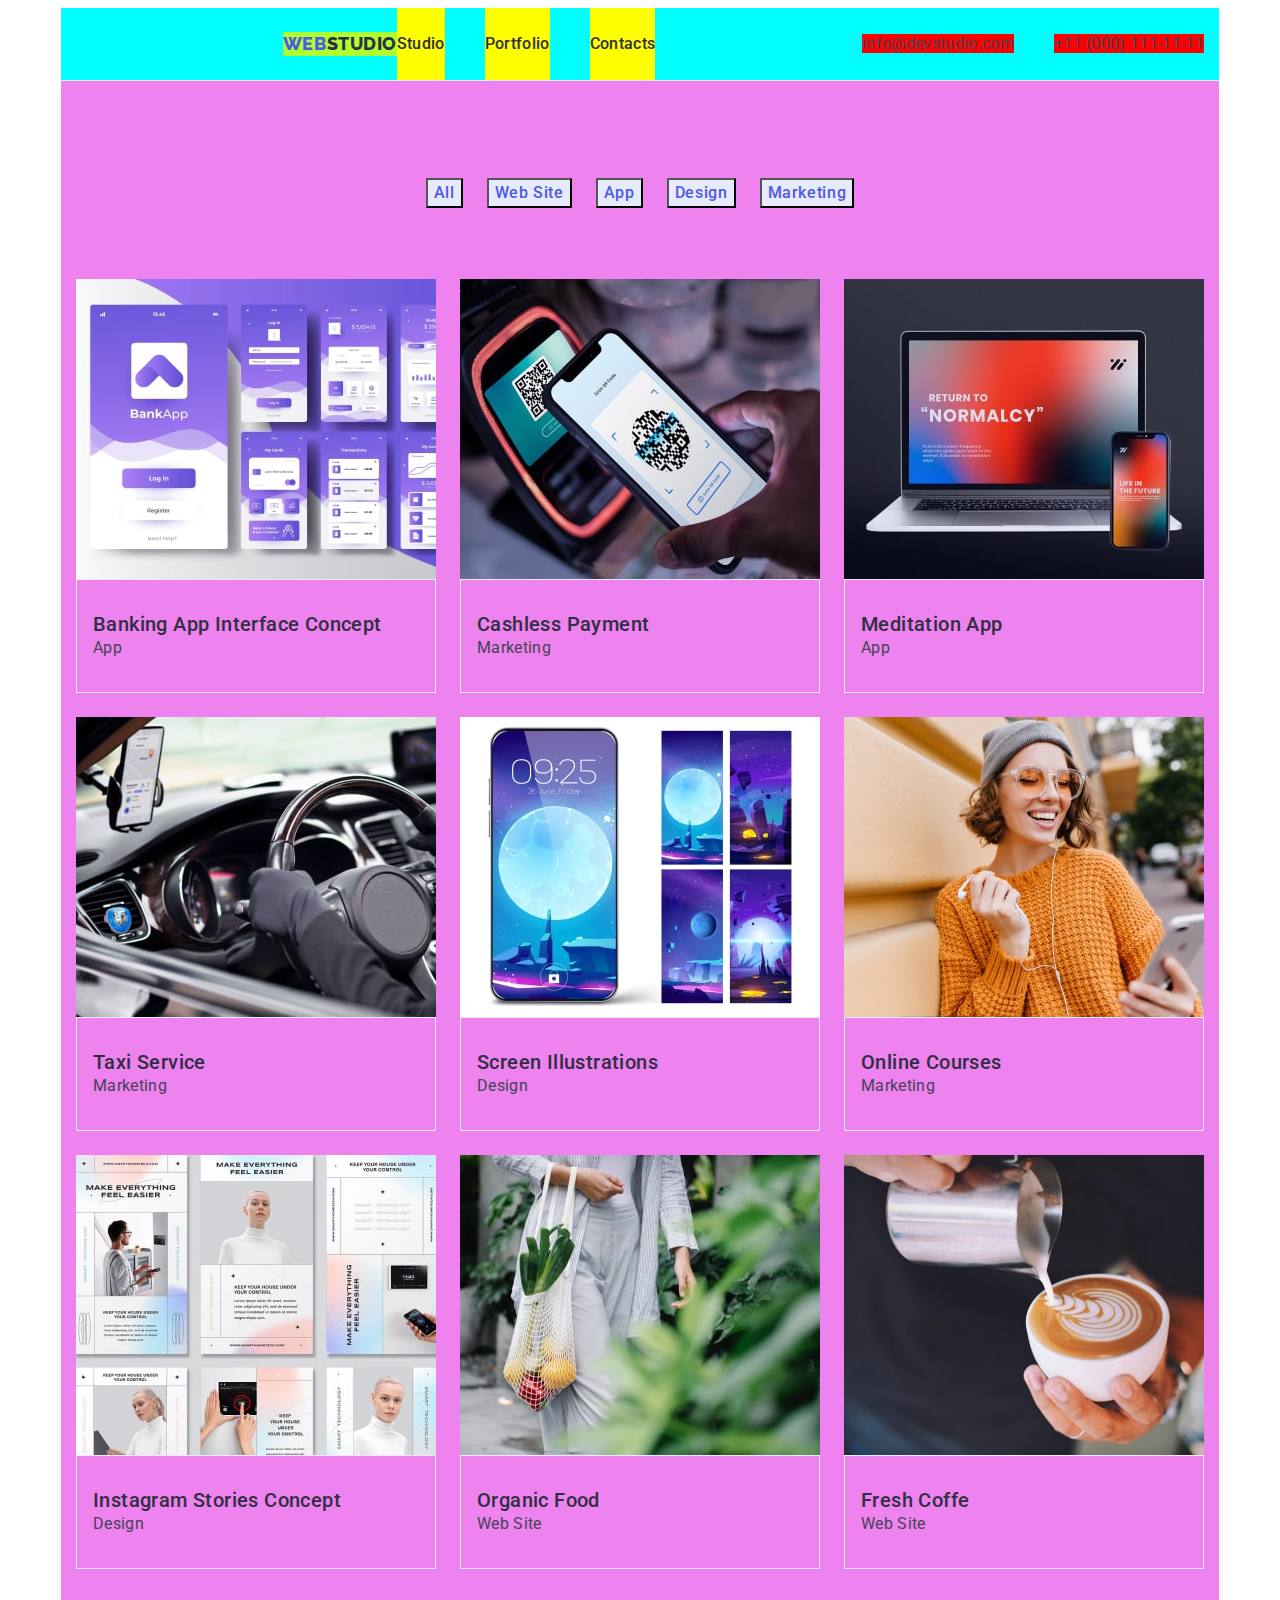
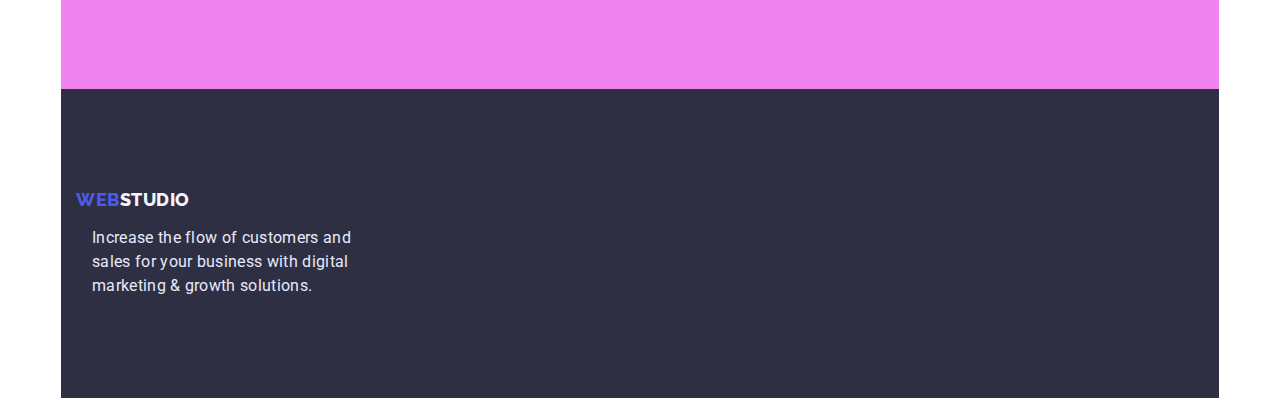
==== commit 0f2a2f10: "7" ====
--- a/portfolio.html
+++ b/portfolio.html
@@ -19,40 +19,38 @@
     />
   </head>
   <body>
-    <header class="header">
-      <div class="container header-container">
-        <nav class="nav">
-          <a class="web-header link" href="./index.html"
-            ><span class="accent">WEB</span>STUDIO</a
-          >
-          <ul class="site-nav">
-            <li class="list"><a class="header-item link" href="">Studio</a></li>
-            <li class="list">
-              <a class="header-item link" href="./portfolio.html">Portfolio</a>
-            </li>
-            <li class="list">
-              <a class="header-item link" href="">Contacts</a>
-            </li>
-          </ul>
-        </nav>
-        <address>
-          <ul class="address">
-            <li class="list">
-              <a class="mail link" href="mailto:info@devstudio.com"
-                >info@devstudio.com</a
-              >
-            </li>
-            <li class="list">
-              <a class="tel link" href="tel:+110001111111"
-                >+11 (000) 111-11-11</a
-              >
-            </li>
-          </ul>
-        </address>
-      </div>
+    <header class="page-header container">
+      <nav class="main-nav container">
+        <a class="web-header link" href="./index.html"
+          ><span class="accent">WEB</span>STUDIO</a
+        >
+        <ul class="site-nav">
+          <li class="item list">
+            <a class="header-item link" href="">Studio</a>
+          </li>
+          <li class="item list">
+            <a class="header-item link" href="./portfolio.html">Portfolio</a>
+          </li>
+          <li class="item list">
+            <a class="header-item link" href="">Contacts</a>
+          </li>
+        </ul>
+      </nav>
+      <address>
+        <ul class="address-nav">
+          <li class="item list">
+            <a class="mail link" href="mailto:info@devstudio.com"
+              >info@devstudio.com</a
+            >
+          </li>
+          <li class="item list">
+            <a class="tel link" href="tel:+110001111111">+11 (000) 111-11-11</a>
+          </li>
+        </ul>
+      </address>
     </header>
     <main>
-      <section class="main-section-portfolio container">
+      <section class="section container ">
         <h1 class="visually-hidden">buttons</h1>
         <ul class="buttons">
           <li class="list">
@@ -178,8 +176,8 @@
         </ul>
       </section>
     </main>
-    <footer class="footer">
-      <div class="container">
+    <footer class="footer container">
+      <div>
         <a class="web-footer link" href="./index.html"
           ><span class="accent">WEB</span>STUDIO</a
         >
--- a/css/styles.css
+++ b/css/styles.css
@@ -12,6 +12,7 @@
 *::after {
   box-sizing: border-box;
 }
+
 body {
   font-family: "Roboto", sans-serif;
   color: var(--body-text-color);
@@ -19,11 +20,15 @@
 /*============================Utility============================*/
 img {
   display: block;
+  max-width: 100%;
+  height: auto;
 }
 button {
   cursor: pointer;
 }
 .list {
+  padding: 0;
+  margin: 0;
   list-style: none;
 }
 .link {
@@ -38,11 +43,11 @@
 }
 
 .container {
-  width: 1158px;
+  max-width: 1158px;
+  padding: 0 15px;
   margin: 0 auto;
-  padding-left: 15px;
-  padding-right: 15px;
-}
+}
+
 h1,
 h2,
 h3,
@@ -57,6 +62,7 @@
   margin-top: 0;
   margin-bottom: 0;
   padding-left: 0;
+  padding-right: 0;
 }
 
 .visually-hidden {
@@ -88,37 +94,31 @@
 }
 
 /*============================Header============================*/
-.header {
-  display: flex;
+.page-header {
+  display: flex;
+  align-items: center;
   background-color: aqua;
-}
-.header-container {
+  border-bottom: 1px solid #e7e9fc;
+}
+
+.main-nav {
   display: flex;
   align-items: center;
-  justify-content: space-between;
-}
-.nav {
-  display: flex;
 }
 .site-nav {
+  display: flex;
+}
+
+.site-nav .item {
   display: block;
-  display: flex;
-  margin-top: 24px;
-  margin-bottom: 24px;
-
+  margin-right: 40px;
   background-color: yellow;
 }
-
-.site-nav .list:not(:last-child) {
-  margin-right: 40px;
+.site-nav .item:last-child {
+  margin-right: 0;
 }
 
 .web-header {
-  margin-top: 24px;
-  margin-bottom: 24px;
-  margin-right: 76px;
-  display: block;
-
   background-color: greenyellow;
   color: #2e2f42;
 
@@ -133,6 +133,10 @@
 }
 
 .header-item {
+  display: block;
+  padding-top: 24px;
+  padding-bottom: 24px;
+
   font-weight: 500;
   font-size: 16px;
   line-height: 1.5;
@@ -143,15 +147,19 @@
 .header-item:focus {
   color: var(--link-color);
 }
-.address {
-  display: flex;
-  background-color: orangered;
-  margin-top: 24px;
-  margin-bottom: 24px;
+.address-nav {
+  display: flex;
+  padding-top: 24px;
+  padding-bottom: 24px;
+}
+.address-nav .item {
+  display: block;
+}
+.address-nav .item + .item {
+  margin-left: 40px;
 }
 .tel {
-  margin-left: 40px;
-
+  background-color: red;
   color: #434455;
   font-style: normal;
   font-size: 16px;
@@ -159,6 +167,7 @@
   letter-spacing: 0.02em;
 }
 .mail {
+  background-color: red;
   color: #434455;
 
   font-style: normal;
@@ -175,12 +184,14 @@
   color: var(--link-color);
 }
 /*============================Sections============================*/
+.section {
+  padding-bottom: 120px;
+  background-color: violet;
+}
 .hero {
   background-color: var(--background-color);
   text-align: center;
   padding-top: 188px;
-  /* justify-content: center; */
-  /* align-items: center; */
 }
 .hero-text {
   margin-left: auto;
@@ -207,77 +218,63 @@
 }
 .feature {
   background-color: yellow;
-  margin-top: 126px;
+  padding-top: 126px;
+  padding-bottom: 126px;
 }
 .feature-list {
   display: flex;
   gap: 24px;
 }
 .feature-list .item {
-  width: calc((100% - 72px) / 4);
+  width: 1128px;
   background-color: aqua;
 }
-/* .feature-list .item:not(:last-child) {margin-right: 24px;} */
+
 .doings {
   background-color: coral;
-  margin-top: 114px;
+  padding-bottom: 114px;
 }
 .doings-list {
   display: flex;
   gap: 24px;
-  margin-top: 72px;
+  padding-top: 72px;
 }
 .doings-list .item {
-  width: calc((100% - 48px) / 3);
-  /* margin-right: 24px; */
+  /* width: calc((100% - 48px) / 3); */
 }
 
 .our-team {
   background-color: #f4f4fd;
-  margin-top: 120px;
   padding-top: 120px;
 }
 .our-team-list {
   display: flex;
-  gap: 24px;
-  margin-top: 72px;
+  flex-wrap: wrap;
+  gap: 24px;
+  padding-top: 72px;
 }
 .our-team-list .item {
   width: calc((100% - 72px) / 4);
-  margin-bottom: 120px;
   text-align: center;
 }
 .our-team-content {
   padding-top: 32px;
   padding-bottom: 32px;
-  background-color: #fff;
-}
-/* .our-team-list .item:nth-child(4n) {margin-right: 0;} */
-/* .team-text-suptitle {
-  padding-top: 32px;
-  padding-bottom: 4px;
-  background-color: white;
-} */
-/* .team-text-subtitle {
-  padding-top: 4px;
-  padding-bottom: 32px;
-  background-color: white;
-} */
-.main-section-portfolio {
-  background-color: violet;
-  padding-bottom: 120px;
-}
+  border: 1px solid #e7e9fc;
+}
+
 .project-card {
   display: flex;
   flex-wrap: wrap;
   gap: 24px;
-  width: ((100% - 48px) / 3);
   padding-top: 48px;
 }
 
 .project-card-content {
+  border: 1px solid #e7e9fc;
   padding-top: 32px;
   padding-bottom: 32px;
+  padding-left: 16px;
 }
 
 /*============================Buttons============================*/
@@ -332,7 +329,6 @@
 /*============================Footer============================*/
 .footer {
   background-color: var(--background-color);
-  /* margin-top: 120px; */
 }
 .web-footer {
   padding-top: 100px;
@@ -351,8 +347,9 @@
 .footer-text {
   flex-wrap: wrap;
   width: 264px;
-  margin-top: 16px;
-  padding-bottom: 96px;
+  padding-top: 16px;
+  padding-bottom: 100px;
+  margin-left: 16px;
   color: #e7e9fc;
 
   font-size: 16px;
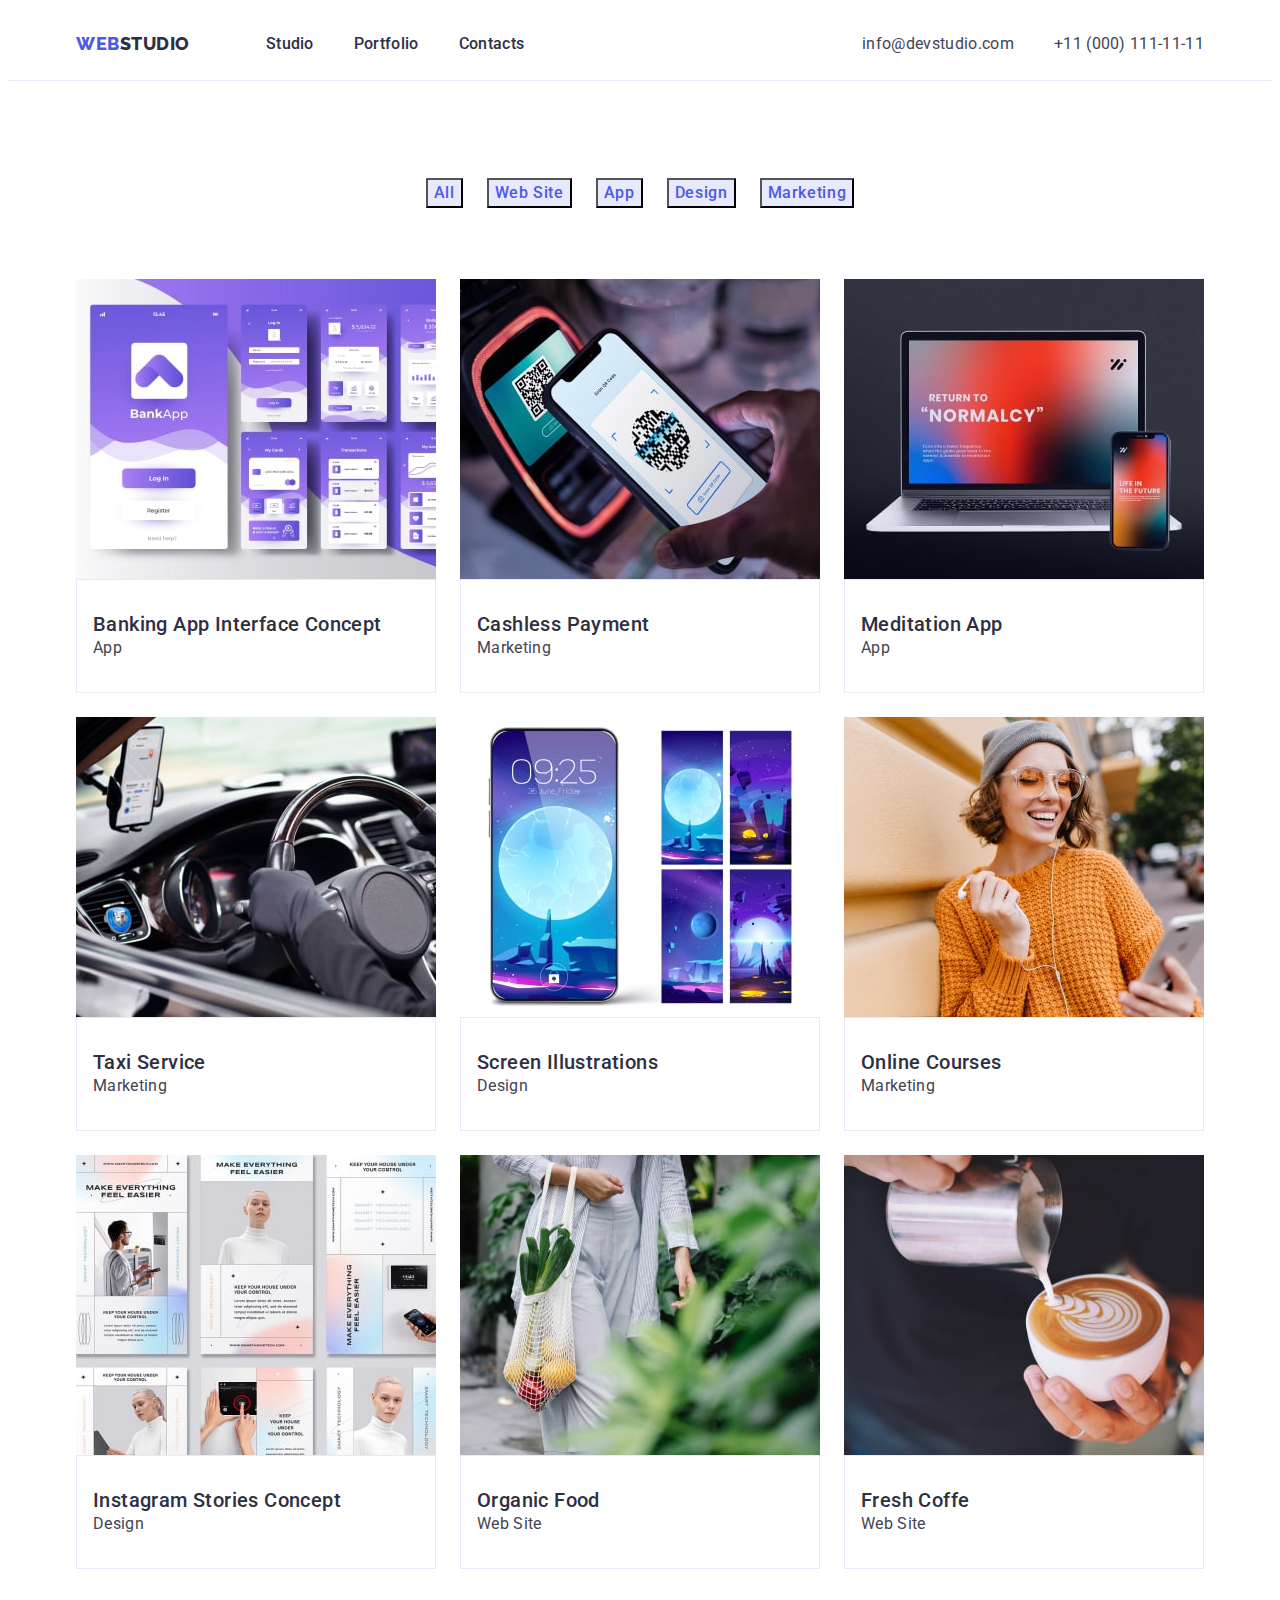
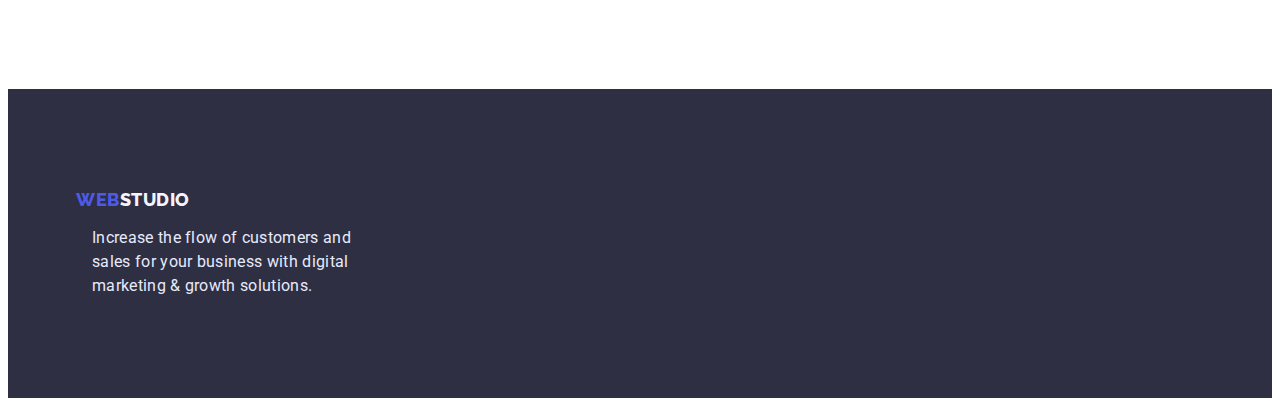
==== commit 3ae8f4fe: "8 На перевірку" ====
--- a/portfolio.html
+++ b/portfolio.html
@@ -19,35 +19,37 @@
     />
   </head>
   <body>
-    <header class="page-header container">
-      <nav class="main-nav container">
-        <a class="web-header link" href="./index.html"
-          ><span class="accent">WEB</span>STUDIO</a
-        >
-        <ul class="site-nav">
-          <li class="item list">
-            <a class="header-item link" href="">Studio</a>
-          </li>
-          <li class="item list">
-            <a class="header-item link" href="./portfolio.html">Portfolio</a>
-          </li>
-          <li class="item list">
-            <a class="header-item link" href="">Contacts</a>
-          </li>
-        </ul>
-      </nav>
-      <address>
-        <ul class="address-nav">
-          <li class="item list">
-            <a class="mail link" href="mailto:info@devstudio.com"
-              >info@devstudio.com</a
-            >
-          </li>
-          <li class="item list">
-            <a class="tel link" href="tel:+110001111111">+11 (000) 111-11-11</a>
-          </li>
-        </ul>
-      </address>
+    <header class="page-header">
+      <div class="container header-container">
+        <nav class="main-nav">
+          <a class="web-header link" href="./index.html"
+            ><span class="accent">WEB</span>STUDIO</a
+          >
+          <ul class="site-nav">
+            <li class="item list">
+              <a class="header-item link" href="">Studio</a>
+            </li>
+            <li class="item list">
+              <a class="header-item link" href="./portfolio.html">Portfolio</a>
+            </li>
+            <li class="item list">
+              <a class="header-item link" href="">Contacts</a>
+            </li>
+          </ul>
+        </nav>
+        <address>
+          <ul class="address-nav">
+            <li class="item list">
+              <a class="mail link" href="mailto:info@devstudio.com"
+                >info@devstudio.com</a
+              >
+            </li>
+            <li class="item list">
+              <a class="tel link" href="tel:+110001111111">+11 (000) 111-11-11</a>
+            </li>
+          </ul>
+        </address>
+      </div>
     </header>
     <main>
       <section class="section container ">
@@ -176,8 +178,8 @@
         </ul>
       </section>
     </main>
-    <footer class="footer container">
-      <div>
+    <footer class="footer">
+      <div class="container">
         <a class="web-footer link" href="./index.html"
           ><span class="accent">WEB</span>STUDIO</a
         >
--- a/css/styles.css
+++ b/css/styles.css
@@ -95,9 +95,8 @@
 
 /*============================Header============================*/
 .page-header {
-  display: flex;
-  align-items: center;
-  background-color: aqua;
+  
+  /* background-color: aqua; */
   border-bottom: 1px solid #e7e9fc;
 }
 
@@ -112,14 +111,15 @@
 .site-nav .item {
   display: block;
   margin-right: 40px;
-  background-color: yellow;
+  /* background-color: yellow; */
 }
 .site-nav .item:last-child {
   margin-right: 0;
 }
 
 .web-header {
-  background-color: greenyellow;
+  margin-right: 76px;
+  /* background-color: greenyellow; */
   color: #2e2f42;
 
   font-family: "Raleway", sans-serif;
@@ -147,19 +147,24 @@
 .header-item:focus {
   color: var(--link-color);
 }
+.header-container{
+  display: flex;
+  justify-content: space-between;
+}
 .address-nav {
   display: flex;
   padding-top: 24px;
   padding-bottom: 24px;
 }
 .address-nav .item {
+  display: flex;
   display: block;
 }
 .address-nav .item + .item {
   margin-left: 40px;
 }
 .tel {
-  background-color: red;
+  /* background-color: red; */
   color: #434455;
   font-style: normal;
   font-size: 16px;
@@ -167,7 +172,7 @@
   letter-spacing: 0.02em;
 }
 .mail {
-  background-color: red;
+  /* background-color: red; */
   color: #434455;
 
   font-style: normal;
@@ -186,7 +191,7 @@
 /*============================Sections============================*/
 .section {
   padding-bottom: 120px;
-  background-color: violet;
+  /* background-color: violet; */
 }
 .hero {
   background-color: var(--background-color);
@@ -199,7 +204,7 @@
   width: 496px;
 
   color: #ffffff;
-  background-color: teal;
+  /* background-color: teal; */
 
   text-align: center;
   font-weight: 700;
@@ -217,7 +222,7 @@
   text-transform: capitalize;
 }
 .feature {
-  background-color: yellow;
+  /* background-color: yellow; */
   padding-top: 126px;
   padding-bottom: 126px;
 }
@@ -227,11 +232,11 @@
 }
 .feature-list .item {
   width: 1128px;
-  background-color: aqua;
+  /* background-color: aqua; */
 }
 
 .doings {
-  background-color: coral;
+  /* background-color: coral; */
   padding-bottom: 114px;
 }
 .doings-list {
@@ -240,8 +245,8 @@
   padding-top: 72px;
 }
 .doings-list .item {
-  /* width: calc((100% - 48px) / 3); */
-}
+
+  }
 
 .our-team {
   background-color: #f4f4fd;
@@ -267,7 +272,7 @@
   display: flex;
   flex-wrap: wrap;
   gap: 24px;
-  padding-top: 48px;
+
 }
 
 .project-card-content {
@@ -324,7 +329,7 @@
   justify-content: center;
   gap: 24px;
   padding-top: 97px;
-  padding-bottom: 23px;
+  padding-bottom: 71px;
 }
 /*============================Footer============================*/
 .footer {
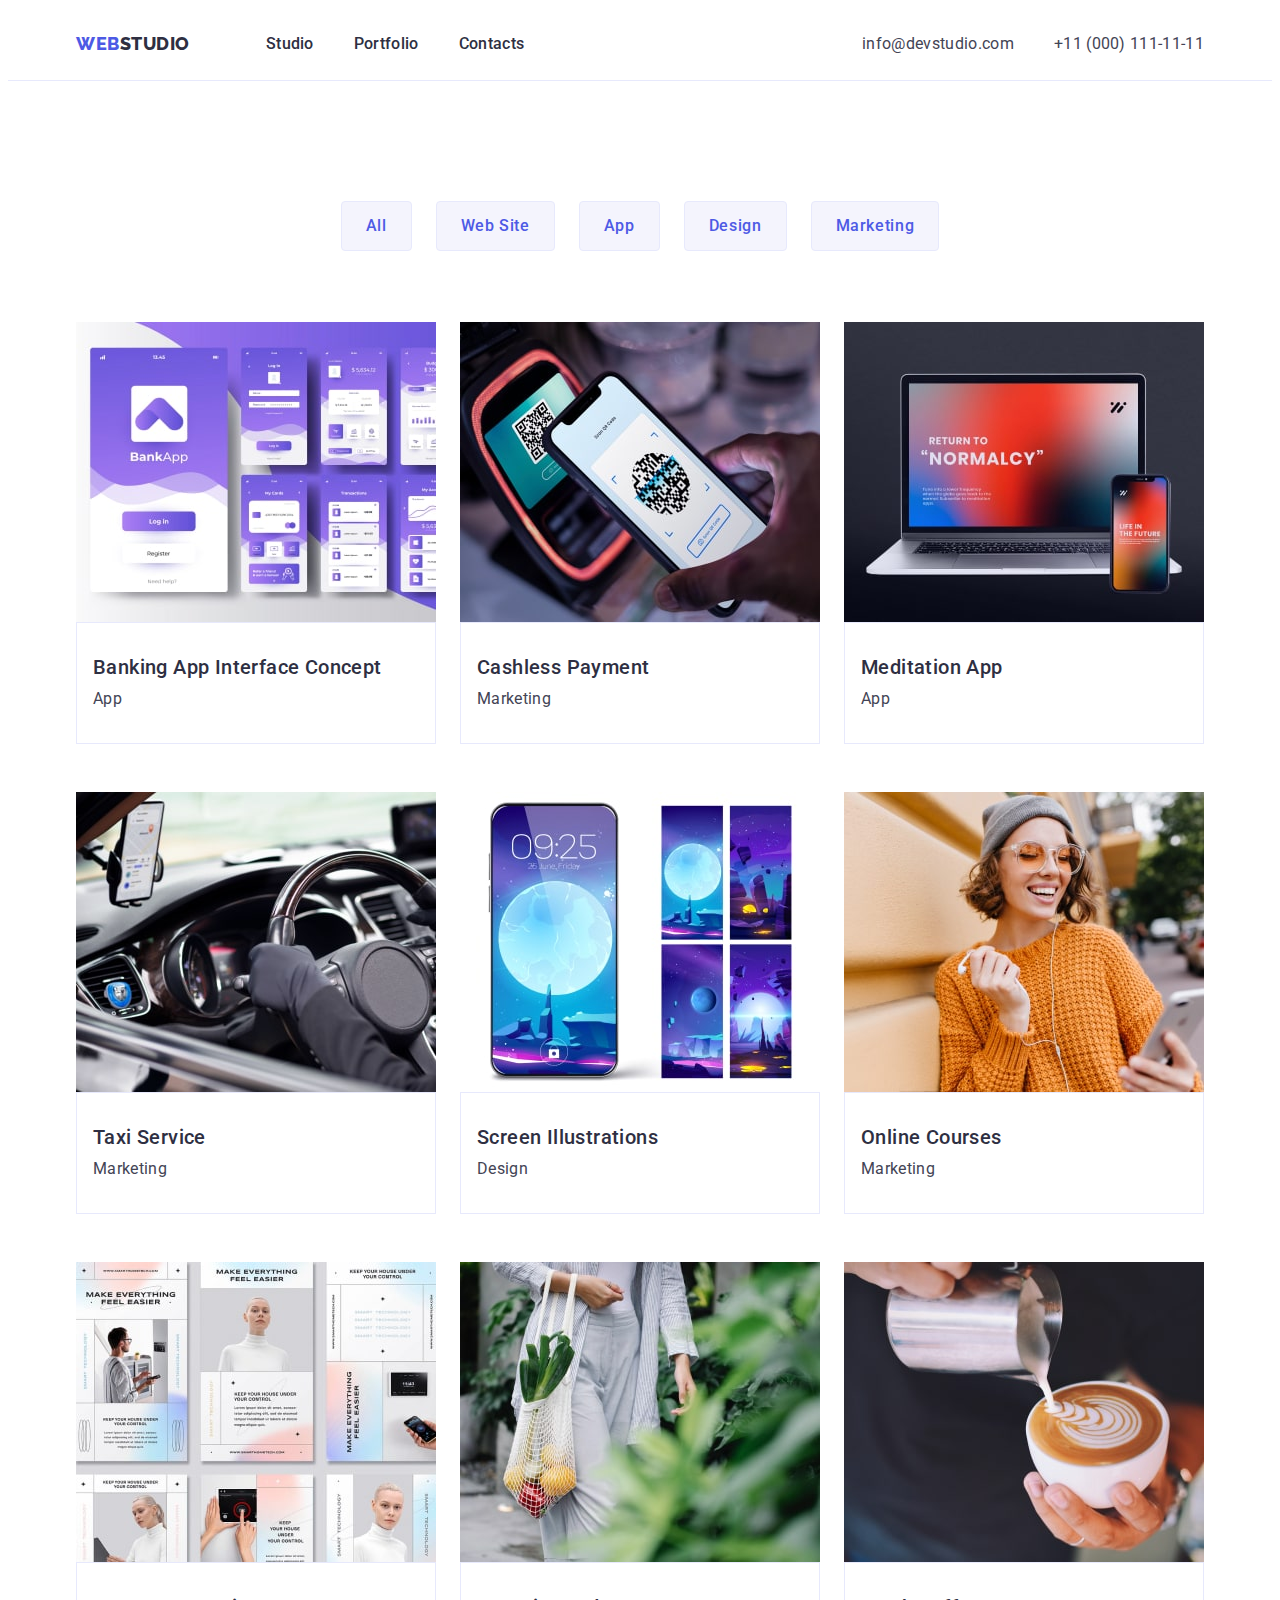
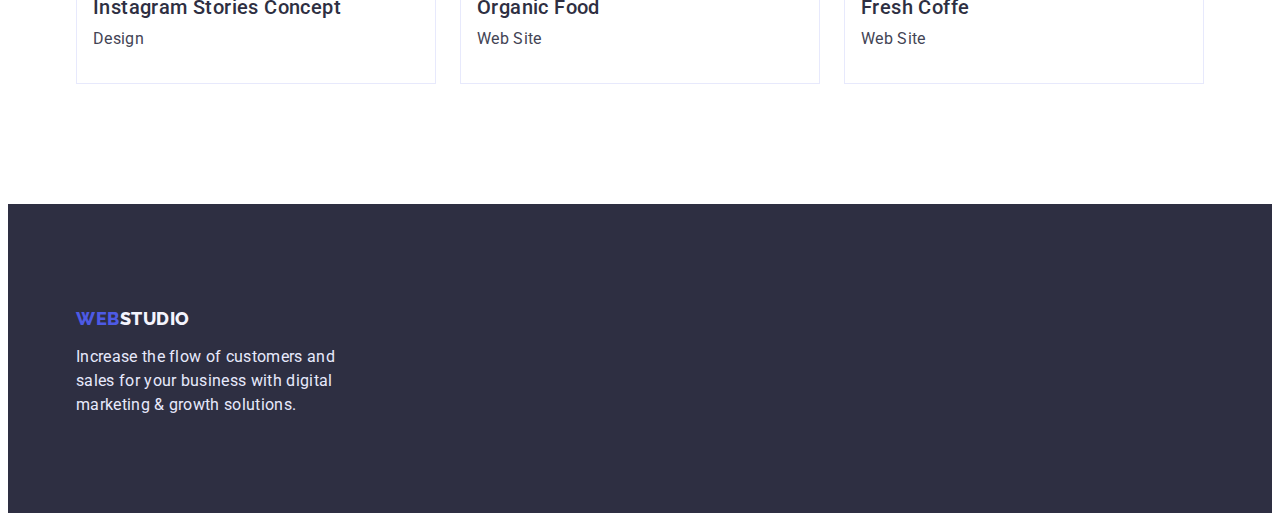
==== commit 6739bf22: "11 На перевірку" ====
--- a/portfolio.html
+++ b/portfolio.html
@@ -52,8 +52,9 @@
       </div>
     </header>
     <main>
-      <section class="section container ">
-        <h1 class="visually-hidden">buttons</h1>
+      <section class="section">
+        <div class="container">
+          <h1 class="visually-hidden">buttons</h1>
         <ul class="buttons">
           <li class="list">
             <button class="button-portfolio" type="button">All</button>
@@ -73,7 +74,7 @@
         </ul>
         <h2 class="visually-hidden">Project card</h2>
         <ul class="project-card list">
-          <li>
+          <li class="project-card-image">
             <a href="">
               <img
                 src="./images/bank.jpg"
@@ -86,7 +87,7 @@
               <h3 class="suptitle">Banking App Interface Concept</h3>
               <p class="subtitle">App</p>
             </div>
-          </li>
+          </li class="project-card-image">
           <li>
             <a href="">
               <img src="./images/cash.jpg" alt="cash" width="360" height="300"
@@ -96,7 +97,7 @@
               <p class="subtitle">Marketing</p>
             </div>
           </li>
-          <li>
+          <li class="project-card-image">
             <a href=""
               ><img src="./images/medi.jpg" alt="medi" width="360" height="300"
             /></a>
@@ -105,7 +106,7 @@
               <p class="subtitle">App</p>
             </div>
           </li>
-          <li>
+          <li class="project-card-image">
             <a href="">
               <img src="./images/taxi.jpg" alt="taxi" width="360" height="300"
             /></a>
@@ -114,7 +115,7 @@
               <p class="subtitle">Marketing</p>
             </div>
           </li>
-          <li>
+          <li class="project-card-image">
             <a href="">
               <img
                 src="./images/screen.jpg"
@@ -127,7 +128,7 @@
               <p class="subtitle">Design</p>
             </div>
           </li>
-          <li>
+          <li class="project-card-image">
             <a href="">
               <img
                 src="./images/courses.jpg"
@@ -140,7 +141,7 @@
               <p class="subtitle">Marketing</p>
             </div>
           </li>
-          <li>
+          <li class="project-card-image">
             <a href="">
               <img
                 src="./images/insta.jpg"
@@ -153,7 +154,7 @@
               <p class="subtitle">Design</p>
             </div>
           </li>
-          <li>
+          <li class="project-card-image">
             <a href="">
               <img src="./images/food.jpg" alt="food" width="360" height="300"
             /></a>
@@ -162,7 +163,7 @@
               <p class="subtitle">Web Site</p>
             </div>
           </li>
-          <li>
+          <li class="project-card-image">
             <a href="">
               <img
                 src="./images/coffee.jpg"
@@ -176,6 +177,7 @@
             </div>
           </li>
         </ul>
+        </div>
       </section>
     </main>
     <footer class="footer">
--- a/css/styles.css
+++ b/css/styles.css
@@ -78,6 +78,8 @@
   overflow: hidden;
 }
 .suptitle {
+padding-bottom: 8px;
+
   font-family: "Roboto", sans-serif;
   font-weight: 500;
   font-size: 20px;
@@ -191,12 +193,14 @@
 /*============================Sections============================*/
 .section {
   padding-bottom: 120px;
+  padding-top: 120px;
   /* background-color: violet; */
 }
 .hero {
   background-color: var(--background-color);
   text-align: center;
   padding-top: 188px;
+  padding-bottom: 188px;
 }
 .hero-text {
   margin-left: auto;
@@ -266,13 +270,14 @@
   padding-top: 32px;
   padding-bottom: 32px;
   border: 1px solid #e7e9fc;
+  background-color: #fff;
 }
 
 .project-card {
   display: flex;
   flex-wrap: wrap;
-  gap: 24px;
-
+  column-gap: 24px;
+  row-gap: 48px;
 }
 
 .project-card-content {
@@ -282,12 +287,17 @@
   padding-left: 16px;
 }
 
+.project-card-image {
+width: calc((100% - 48px) / 3);
+}
+
 /*============================Buttons============================*/
 .button-index {
   cursor: pointer;
   border-radius: 4px;
   margin-top: 48px;
-  margin-bottom: 188px;
+  padding: 16px 32px;
+  border-color: #4d5ae5;
 
   color: #ffffff;
   background-color: #4d5ae5;
@@ -305,9 +315,13 @@
 }
 .button-portfolio {
   cursor: pointer;
+  padding: 12px 24px;
+  border: 1px solid #e7e9fc;
+  border-radius: 4px;
+
 
   color: #4d5ae5;
-  background-color: #e7e9fc;
+  background-color:#F4F4FD;
 
   font-family: inherit;
   font-size: 16px;
@@ -328,15 +342,16 @@
   display: flex;
   justify-content: center;
   gap: 24px;
-  padding-top: 97px;
-  padding-bottom: 71px;
+  margin-bottom: 71px;
 }
 /*============================Footer============================*/
 .footer {
   background-color: var(--background-color);
+  padding-top: 104px;
+  padding-bottom: 96px;
 }
 .web-footer {
-  padding-top: 100px;
+
   color: #f4f4fd;
 
   font-family: Raleway, sans-serif;
@@ -352,9 +367,8 @@
 .footer-text {
   flex-wrap: wrap;
   width: 264px;
-  padding-top: 16px;
-  padding-bottom: 100px;
-  margin-left: 16px;
+  margin-top: 16px;
+
   color: #e7e9fc;
 
   font-size: 16px;
